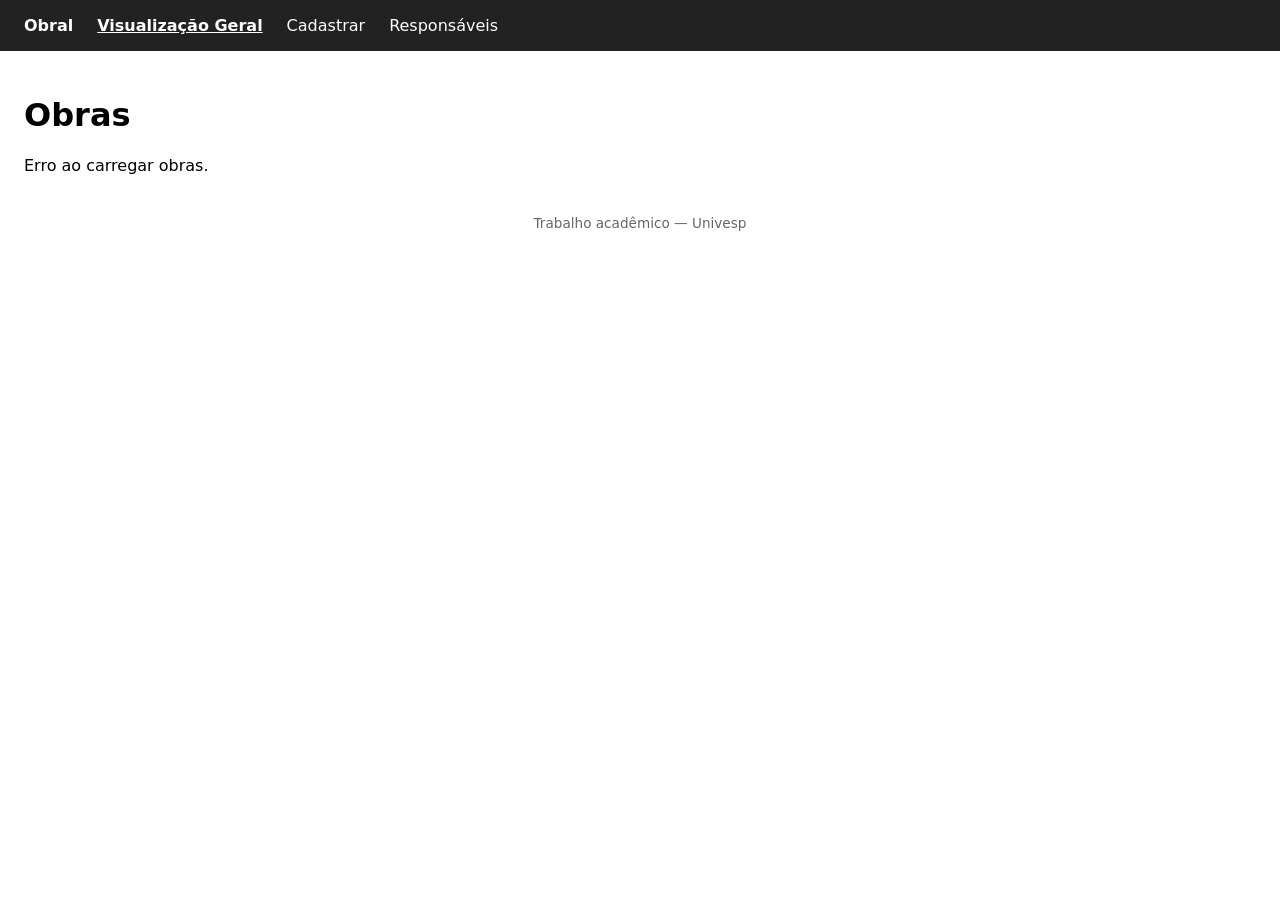
==== frontend/index.html @ 2e72e077 "deploy inicial Commit inicial criando a estrutura de pasta e informações gerais a respeito do Repo" ====
<!DOCTYPE html>
<html lang="pt-br">
<head>
  <meta charset="UTF-8">
  <meta name="viewport" content="width=device-width, initial-scale=1.0">
  <title>Obral — Visualização Geral</title>
  <link rel="stylesheet" href="css/styles.css">
  <!-- Bootstrap (opcional) via CDN — descomente se forem usar -->
  <!-- <link href="https://cdn.jsdelivr.net/npm/bootstrap@5.3.3/dist/css/bootstrap.min.css" rel="stylesheet"> -->
</head>
<body>
  <nav class="navbar">
    <strong>Obral</strong>
    <a href="index.html" class="ativo">Visualização Geral</a>
    <a href="cadastro.html">Cadastrar</a>
    <a href="responsaveis.html">Responsáveis</a>
  </nav>

  <main>
    <h1>Obras</h1>
    <!-- TODO: cartões com total de obras por status -->
    <!-- TODO: lista paginada (ID, projeto, responsável, previsão, status) -->
    <!-- TODO: botão "Exportar Dados" (com/sem filtros) -->
    <!-- TODO: botão "Nova Obra" levando para cadastro.html -->
    <div id="lista-obras">Carregando...</div>
  </main>

  <footer>Trabalho acadêmico — Univesp</footer>

  <script src="js/api.js"></script>
  <script src="js/home.js"></script>
</body>
</html>
---- frontend/css/styles.css ----
/* Estilos compartilhados por todas as telas. */
/* TODO: substituir/completar quando o Design System (seção 7 do Design Doc) existir. */

body {
  font-family: system-ui, sans-serif;
  margin: 0;
  padding: 0;
}

.navbar {
  display: flex;
  align-items: center;
  gap: 1.5rem;
  padding: 1rem 1.5rem;
  background-color: #222;
  color: white;
}

.navbar a {
  color: white;
  text-decoration: none;
}

.navbar a.ativo {
  font-weight: bold;
  text-decoration: underline;
}

main {
  padding: 1.5rem;
}

footer {
  padding: 1rem;
  text-align: center;
  font-size: 0.85rem;
  color: #666;
}
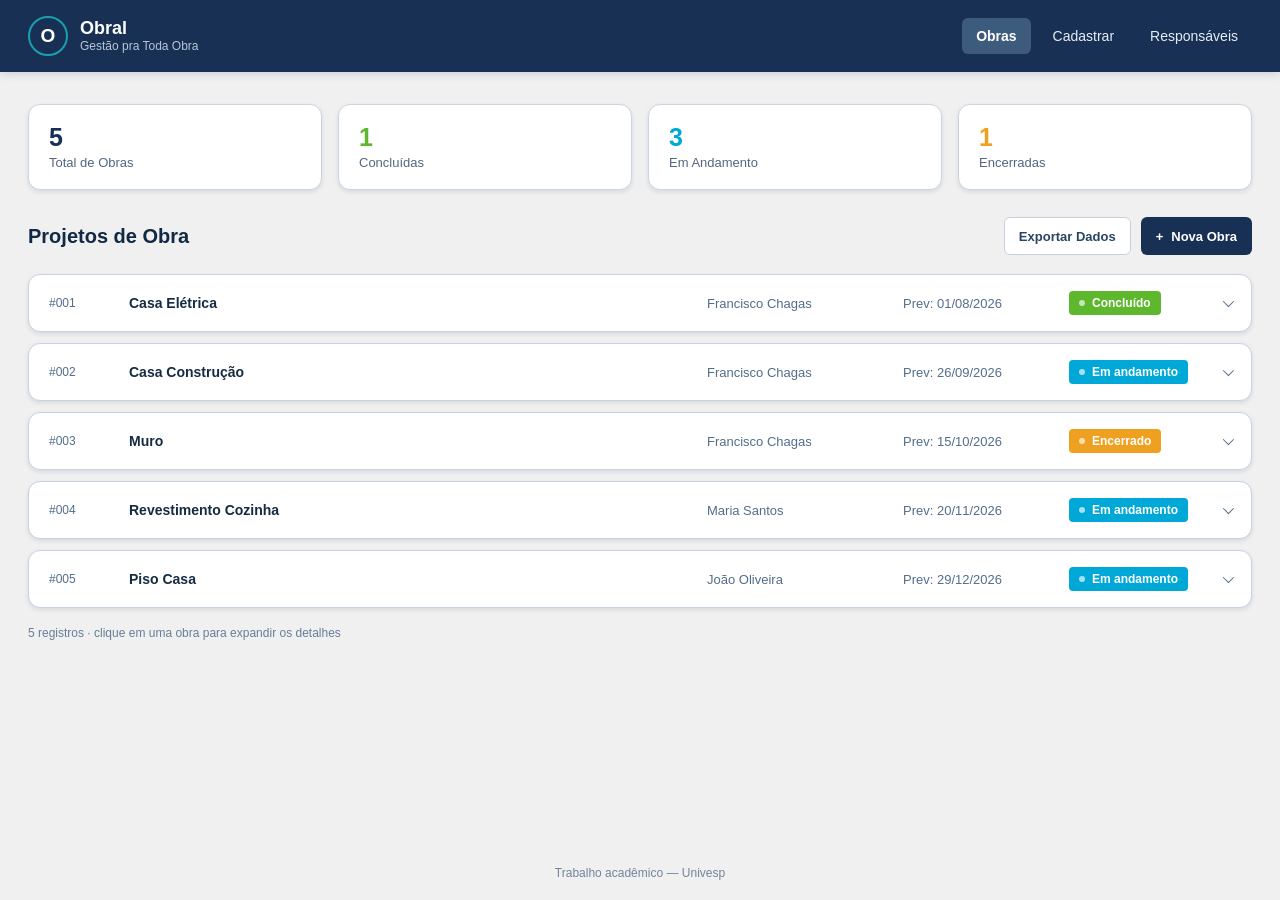
==== commit a20dc63d: "prototipação front-end Instituído Design System, estilos básicos. Criado Mockup da página de índice " ====
--- a/frontend/index.html
+++ b/frontend/index.html
@@ -5,29 +5,59 @@
   <meta name="viewport" content="width=device-width, initial-scale=1.0">
   <title>Obral — Visualização Geral</title>
   <link rel="stylesheet" href="css/styles.css">
-  <!-- Bootstrap (opcional) via CDN — descomente se forem usar -->
   <!-- <link href="https://cdn.jsdelivr.net/npm/bootstrap@5.3.3/dist/css/bootstrap.min.css" rel="stylesheet"> -->
 </head>
 <body>
   <nav class="navbar">
-    <strong>Obral</strong>
-    <a href="index.html" class="ativo">Visualização Geral</a>
-    <a href="cadastro.html">Cadastrar</a>
-    <a href="responsaveis.html">Responsáveis</a>
+    <a class="brand-lockup" href="index.html" aria-label="Obral, Gestão pra Toda Obra">
+      <span class="brand-mark" aria-hidden="true">O</span>
+      <span class="brand-copy"><strong>Obral</strong><small>Gestão pra Toda Obra</small></span>
+    </a>
+    <div class="nav-links">
+      <a href="index.html" class="ativo" aria-current="page">Obras</a>
+      <a href="cadastro.html">Cadastrar</a>
+      <a href="responsaveis.html">Responsáveis</a>
+    </div>
   </nav>
 
-  <main>
-    <h1>Obras</h1>
-    <!-- TODO: cartões com total de obras por status -->
-    <!-- TODO: lista paginada (ID, projeto, responsável, previsão, status) -->
-    <!-- TODO: botão "Exportar Dados" (com/sem filtros) -->
-    <!-- TODO: botão "Nova Obra" levando para cadastro.html -->
-    <div id="lista-obras">Carregando...</div>
+  <main class="page-shell">
+    <section class="stats-grid" aria-label="Resumo das obras">
+      <article class="stat-card">
+        <strong class="stat-value" id="total-obras">0</strong>
+        <span class="stat-label">Total de Obras</span>
+      </article>
+      <article class="stat-card stat-card-success">
+        <strong class="stat-value" id="total-concluidas">0</strong>
+        <span class="stat-label">Concluídas</span>
+      </article>
+      <article class="stat-card stat-card-info">
+        <strong class="stat-value" id="total-andamento">0</strong>
+        <span class="stat-label">Em Andamento</span>
+      </article>
+      <article class="stat-card stat-card-warning">
+        <strong class="stat-value" id="total-encerradas">0</strong>
+        <span class="stat-label">Encerradas</span>
+      </article>
+    </section>
+
+    <section class="projects-section" aria-labelledby="projects-title">
+      <div class="section-heading">
+        <h1 id="projects-title">Projetos de Obra</h1>
+        <div class="heading-actions">
+          <button class="button button-secondary" id="exportar-obras" type="button">
+            Exportar Dados
+          </button>
+          <a class="button button-primary" href="cadastro.html"><span aria-hidden="true">+</span> Nova Obra</a>
+        </div>
+      </div>
+      <div id="lista-obras" class="project-list" aria-live="polite"></div>
+      <p class="list-caption" id="list-caption"></p>
+      <nav class="pagination" id="paginacao-obras" aria-label="Paginação das obras" hidden></nav>
+    </section>
   </main>
 
   <footer>Trabalho acadêmico — Univesp</footer>
 
-  <script src="js/api.js"></script>
   <script src="js/home.js"></script>
 </body>
 </html>
--- a/frontend/css/styles.css
+++ b/frontend/css/styles.css
@@ -1,38 +1,578 @@
-/* Estilos compartilhados por todas as telas. */
-/* TODO: substituir/completar quando o Design System (seção 7 do Design Doc) existir. */
+:root {
+  /* cores de marca */
+  --color-navy: #183054;
+  --color-teal: #18A0B0;
+
+  /* cores de status */
+  --color-info: #00A8D8;
+  --color-success: #5EB82E;
+  --color-warning: #F0A020;
+
+  /* neutros */
+  --color-bg: #F0F0F0;
+  --color-surface: #FFFFFF;
+  --color-text: #242424;
+  --color-text-muted: #84909C;
+
+  /* tipografia */
+  --font-base: "Inter", "Segoe UI", sans-serif;
+
+  /* espaçamento (escala de 4px, convenção — não medida a partir do print) */
+  --space-1: 4px;
+  --space-2: 8px;
+  --space-3: 12px;
+  --space-4: 16px;
+  --space-6: 24px;
+  --space-8: 32px;
+
+  /* raio de borda */
+  --radius-sm: 6px;
+  --radius-md: 10px;
+  --radius-pill: 999px;
+  --shadow-card: 0 2px 4px rgb(24 48 84 / 12%);
+}
+
+* {
+  box-sizing: border-box;
+}
 
 body {
-  font-family: system-ui, sans-serif;
+  min-width: 320px;
+  min-height: 100vh;
+  display: flex;
+  flex-direction: column;
+  background: var(--color-bg);
+  color: var(--color-text);
+  font-family: var(--font-base);
   margin: 0;
   padding: 0;
 }
 
 .navbar {
-  display: flex;
-  align-items: center;
-  gap: 1.5rem;
-  padding: 1rem 1.5rem;
-  background-color: #222;
+  min-height: 72px;
+  display: flex;
+  align-items: center;
+  justify-content: space-between;
+  gap: var(--space-6);
+  padding: 10px max(28px, calc((100% - 1244px) / 2));
+  background: var(--color-navy);
+  color: var(--color-surface);
+  box-shadow: 0 2px 8px rgb(24 48 84 / 16%);
+}
+
+.brand-lockup {
+  display: inline-flex;
+  align-items: center;
+  gap: 12px;
+  color: inherit;
+  text-decoration: none;
+  flex-shrink: 0;
+}
+
+.brand-mark {
+  width: 40px;
+  height: 40px;
+  display: grid;
+  place-items: center;
+  border: 2px solid var(--color-teal);
+  border-radius: 50%;
+  color: var(--color-surface);
+  font-size: 19px;
+  font-weight: 700;
+}
+
+.brand-copy {
+  display: grid;
+  gap: 1px;
+}
+
+.brand-copy strong {
+  font-size: 18px;
+  line-height: 1.1;
+}
+
+.brand-copy small {
+  color: #b8c7d9;
+  font-size: 12px;
+}
+
+.nav-links {
+  display: flex;
+  align-items: center;
+  gap: 8px;
+}
+
+.nav-links a {
+  padding: 10px 14px;
+  border-radius: var(--radius-sm);
+  color: #e6edf5;
+  font-size: 14px;
+  text-decoration: none;
+  transition: background-color 150ms ease;
+}
+
+.nav-links a:hover,
+.nav-links a:focus-visible {
+  background: rgb(255 255 255 / 12%);
+}
+
+.nav-links a.ativo {
+  background: #3d5c7d;
   color: white;
-}
-
-.navbar a {
+  font-weight: bold;
+}
+
+.page-shell {
+  width: min(1244px, calc(100% - 56px));
+  margin: 32px auto 0;
+  flex: 1;
+}
+
+.stats-grid {
+  display: grid;
+  grid-template-columns: repeat(4, minmax(0, 1fr));
+  gap: 16px;
+}
+
+.stat-card {
+  min-height: 86px;
+  display: flex;
+  flex-direction: column;
+  justify-content: center;
+  gap: 5px;
+  padding: 14px 20px;
+  border: 1px solid #cad5e1;
+  border-radius: 12px;
+  background: var(--color-surface);
+  box-shadow: var(--shadow-card);
+}
+
+.stat-value {
+  color: var(--color-navy);
+  font-size: 25px;
+  line-height: 1;
+}
+
+.stat-card-success .stat-value {
+  color: var(--color-success);
+}
+
+.stat-card-info .stat-value {
+  color: var(--color-info);
+}
+
+.stat-card-warning .stat-value {
+  color: var(--color-warning);
+}
+
+.stat-label {
+  color: #52677f;
+  font-size: 13px;
+}
+
+.projects-section {
+  margin-top: 24px;
+}
+
+.section-heading {
+  min-height: 44px;
+  display: flex;
+  align-items: center;
+  justify-content: space-between;
+  gap: 16px;
+  margin-bottom: 16px;
+}
+
+.section-heading h1 {
+  margin: 0;
+  color: #102944;
+  font-size: 20px;
+}
+
+.heading-actions {
+  display: flex;
+  align-items: center;
+  gap: 10px;
+}
+
+.button {
+  min-height: 38px;
+  display: inline-flex;
+  align-items: center;
+  justify-content: center;
+  gap: 8px;
+  padding: 8px 14px;
+  border: 1px solid transparent;
+  border-radius: var(--radius-sm);
+  cursor: pointer;
+  font: inherit;
+  font-size: 13px;
+  font-weight: 650;
+  text-decoration: none;
+  transition: background-color 150ms ease, border-color 150ms ease;
+}
+
+.button-primary {
+  background: var(--color-navy);
+  color: var(--color-surface);
+}
+
+.button-primary:hover,
+.button-primary:focus-visible {
+  background: #23436b;
+}
+
+.button-secondary {
+  border-color: #c5d0dc;
+  background: var(--color-surface);
+  color: #294563;
+}
+
+.button-secondary:hover,
+.button-secondary:focus-visible {
+  border-color: #8fa4b9;
+  background: #f8fafc;
+}
+
+.project-list {
+  display: grid;
+  gap: 11px;
+}
+
+.project-card {
+  overflow: hidden;
+  border: 1px solid #c6d2df;
+  border-radius: 12px;
+  background: var(--color-surface);
+  box-shadow: var(--shadow-card);
+}
+
+.project-card.is-open {
+  border-color: #2874ff;
+}
+
+.project-summary {
+  width: 100%;
+  min-height: 56px;
+  display: grid;
+  grid-template-columns: 64px minmax(150px, 1fr) 180px 150px 128px 18px;
+  align-items: center;
+  gap: 16px;
+  padding: 10px 20px;
+  border: 0;
+  background: transparent;
+  color: inherit;
+  cursor: pointer;
+  text-align: left;
+}
+
+.project-id,
+.project-owner,
+.project-date {
+  color: #536d8b;
+  font-size: 13px;
+}
+
+.project-id {
+  font-family: "Segoe UI", sans-serif;
+  font-size: 12px;
+}
+
+.project-name {
+  color: #152b43;
+  font-size: 14px;
+  font-weight: 650;
+}
+
+.project-date {
+  white-space: nowrap;
+}
+
+.status-badge {
+  display: inline-flex;
+  align-items: center;
+  gap: 7px;
+  justify-self: start;
+  padding: 5px 10px;
+  border-radius: 4px;
   color: white;
-  text-decoration: none;
-}
-
-.navbar a.ativo {
-  font-weight: bold;
-  text-decoration: underline;
-}
-
-main {
-  padding: 1.5rem;
+  font-size: 12px;
+  font-weight: 650;
+  white-space: nowrap;
+}
+
+.status-badge::before {
+  width: 6px;
+  height: 6px;
+  border-radius: 50%;
+  background: rgb(255 255 255 / 65%);
+  content: "";
+}
+
+.status-concluido {
+  background: var(--color-success);
+}
+
+.status-andamento {
+  background: var(--color-info);
+}
+
+.status-encerrado {
+  background: var(--color-warning);
+}
+
+.status-nao-iniciado {
+  background: #75869a;
+}
+
+.expand-indicator {
+  width: 8px;
+  height: 8px;
+  justify-self: end;
+  border-right: 1.5px solid #536d8b;
+  border-bottom: 1.5px solid #536d8b;
+  transform: rotate(45deg) translateY(-2px);
+  transition: transform 150ms ease;
+}
+
+.project-card.is-open .expand-indicator {
+  transform: rotate(225deg) translate(-2px, -1px);
+}
+
+.project-details {
+  display: none;
+  padding: 20px;
+  border-top: 1px solid #d0d9e3;
+  background: #e7edf3;
+}
+
+.project-card.is-open .project-details {
+  display: block;
+}
+
+.detail-columns {
+  display: grid;
+  grid-template-columns: repeat(3, minmax(0, 1fr));
+  gap: 28px;
+}
+
+.detail-group h2 {
+  margin: 0 0 9px;
+  color: #506b89;
+  font-size: 12px;
+  font-weight: 700;
+  letter-spacing: 0.04em;
+  text-transform: uppercase;
+}
+
+.detail-field {
+  margin: 0 0 7px;
+}
+
+.detail-field dt {
+  margin-bottom: 2px;
+  color: #667e99;
+  font-size: 12px;
+}
+
+.detail-field dd {
+  margin: 0;
+  color: #142b45;
+  font-size: 14px;
+  overflow-wrap: anywhere;
+}
+
+.details-description {
+  margin-top: 16px;
+}
+
+.details-description p {
+  margin: 0;
+  color: #142b45;
+  font-size: 14px;
+}
+
+.detail-actions {
+  display: flex;
+  justify-content: flex-end;
+  gap: 10px;
+  margin-top: 20px;
+}
+
+.button-danger {
+  border-color: #ffb9b9;
+  background: transparent;
+  color: #e54b4b;
+}
+
+.button-danger:hover,
+.button-danger:focus-visible {
+  background: #fff4f4;
+}
+
+.list-caption {
+  margin: 18px 0 36px;
+  color: #667e99;
+  font-size: 12px;
+}
+
+.pagination {
+  display: flex;
+  align-items: center;
+  justify-content: center;
+  gap: 12px;
+  margin: -20px 0 32px;
+}
+
+.pagination[hidden] {
+  display: none;
+}
+
+.pagination button {
+  min-width: 34px;
+  min-height: 34px;
+  border: 1px solid #c5d0dc;
+  border-radius: var(--radius-sm);
+  background: var(--color-surface);
+  color: #294563;
+  cursor: pointer;
+  font: inherit;
+  font-size: 13px;
+}
+
+.pagination button:disabled {
+  color: #9aa8b7;
+  cursor: default;
+}
+
+.pagination span {
+  color: #52677f;
+  font-size: 12px;
 }
 
 footer {
-  padding: 1rem;
+  padding: 14px 20px 20px;
   text-align: center;
-  font-size: 0.85rem;
-  color: #666;
-}
+  font-size: 12px;
+  color: #73849a;
+}
+
+@media (min-width: 801px) and (max-width: 900px) {
+  .project-summary {
+    grid-template-columns: 50px minmax(110px, 1fr) 140px 130px 128px 16px;
+    gap: 8px;
+    padding-right: 12px;
+    padding-left: 12px;
+  }
+}
+
+@media (max-width: 800px) {
+  .page-shell {
+    width: min(100% - 32px, 620px);
+    margin-top: 24px;
+  }
+
+  .stats-grid {
+    grid-template-columns: repeat(2, minmax(0, 1fr));
+  }
+
+  .project-summary {
+    grid-template-columns: 56px minmax(0, 1fr) auto 18px;
+    gap: 10px;
+  }
+
+  .project-owner,
+  .project-date {
+    display: none;
+  }
+
+  .detail-columns {
+    gap: 18px;
+  }
+}
+
+@media (max-width: 520px) {
+  .navbar {
+    min-height: 68px;
+    flex-wrap: wrap;
+    gap: 8px;
+    padding: 10px 16px;
+  }
+
+  .brand-mark {
+    width: 34px;
+    height: 34px;
+  }
+
+  .brand-copy strong {
+    font-size: 16px;
+  }
+
+  .nav-links {
+    width: 100%;
+    justify-content: space-between;
+    gap: 2px;
+  }
+
+  .nav-links a {
+    padding: 8px 9px;
+    font-size: 12px;
+  }
+
+  .page-shell {
+    width: calc(100% - 28px);
+    margin-top: 18px;
+  }
+
+  .stats-grid {
+    gap: 10px;
+  }
+
+  .stat-card {
+    min-height: 76px;
+    padding: 12px;
+  }
+
+  .section-heading {
+    align-items: flex-start;
+    flex-direction: column;
+  }
+
+  .heading-actions {
+    width: 100%;
+  }
+
+  .heading-actions .button {
+    flex: 1;
+  }
+
+  .project-summary {
+    min-height: 58px;
+    grid-template-columns: 48px minmax(0, 1fr) 16px;
+    gap: 8px;
+    padding: 10px 12px;
+  }
+
+  .project-summary .status-badge {
+    grid-column: 2;
+    grid-row: 2;
+  }
+
+  .project-summary .expand-indicator {
+    grid-column: 3;
+    grid-row: 1 / span 2;
+  }
+
+  .detail-columns {
+    grid-template-columns: 1fr;
+    gap: 16px;
+  }
+
+  .project-details {
+    padding: 16px;
+  }
+
+  .detail-actions .button {
+    flex: 1;
+  }
+}
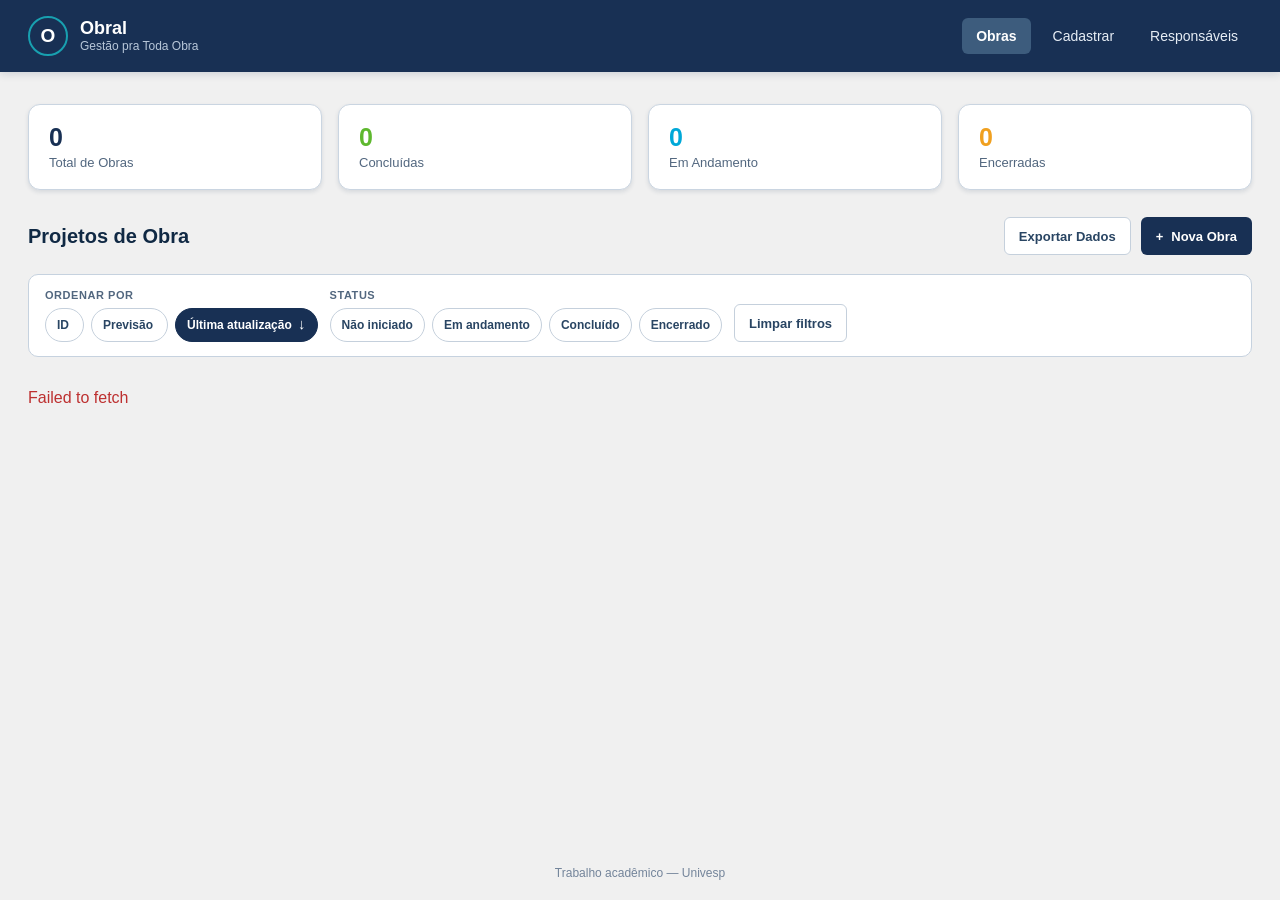
==== commit 04236d52: "implementadas telas restantes do frontend" ====
--- a/frontend/index.html
+++ b/frontend/index.html
@@ -50,6 +50,26 @@
           <a class="button button-primary" href="cadastro.html"><span aria-hidden="true">+</span> Nova Obra</a>
         </div>
       </div>
+      <section class="obra-filters" id="filtros-obras" aria-label="Filtros e ordenação">
+        <div class="filter-group">
+          <h2>Ordenar por</h2>
+          <div class="pill-list" role="group" aria-label="Campo de ordenação">
+            <button class="filter-pill" type="button" data-sort="id" aria-pressed="false">ID <span class="sort-arrow" aria-hidden="true"></span></button>
+            <button class="filter-pill" type="button" data-sort="data_conclusao" aria-pressed="false">Previsão <span class="sort-arrow" aria-hidden="true"></span></button>
+            <button class="filter-pill is-active" type="button" data-sort="ultima_atualizacao" aria-pressed="true">Última atualização <span class="sort-arrow" aria-hidden="true">↓</span></button>
+          </div>
+        </div>
+        <div class="filter-group">
+          <h2>Status</h2>
+          <div class="pill-list" role="group" aria-label="Filtro por status">
+            <button class="filter-pill" type="button" data-status="Não iniciado" aria-pressed="false">Não iniciado</button>
+            <button class="filter-pill" type="button" data-status="Em andamento" aria-pressed="false">Em andamento</button>
+            <button class="filter-pill" type="button" data-status="Concluído" aria-pressed="false">Concluído</button>
+            <button class="filter-pill" type="button" data-status="Encerrado" aria-pressed="false">Encerrado</button>
+          </div>
+        </div>
+        <button class="button button-secondary" type="button" id="limpar-filtros">Limpar filtros</button>
+      </section>
       <div id="lista-obras" class="project-list" aria-live="polite"></div>
       <p class="list-caption" id="list-caption"></p>
       <nav class="pagination" id="paginacao-obras" aria-label="Paginação das obras" hidden></nav>
@@ -58,6 +78,7 @@
 
   <footer>Trabalho acadêmico — Univesp</footer>
 
+  <script src="js/api.js"></script>
   <script src="js/home.js"></script>
 </body>
 </html>
--- a/frontend/css/styles.css
+++ b/frontend/css/styles.css
@@ -193,6 +193,71 @@
   display: flex;
   align-items: center;
   gap: 10px;
+}
+
+.obra-filters {
+  display: flex;
+  align-items: end;
+  gap: 12px;
+  margin-bottom: 16px;
+  padding: 14px 16px;
+  border: 1px solid #c6d2df;
+  border-radius: var(--radius-md);
+  background: var(--color-surface);
+}
+
+.filter-group {
+  display: grid;
+  gap: 7px;
+}
+
+.filter-group h2 {
+  margin: 0;
+  color: #52677f;
+  font-size: 11px;
+  letter-spacing: .05em;
+  text-transform: uppercase;
+}
+
+.obra-filters .button {
+  flex-shrink: 0;
+}
+
+.pill-list {
+  display: flex;
+  flex-wrap: wrap;
+  gap: 7px;
+}
+
+.filter-pill {
+  min-height: 34px;
+  padding: 6px 11px;
+  border: 1px solid #c5d0dc;
+  border-radius: var(--radius-pill);
+  background: var(--color-surface);
+  color: #294563;
+  cursor: pointer;
+  font: inherit;
+  font-size: 12px;
+  font-weight: 650;
+}
+
+.filter-pill:hover,
+.filter-pill:focus-visible {
+  border-color: #8fa4b9;
+  background: #f8fafc;
+}
+
+.filter-pill.is-active {
+  border-color: var(--color-navy);
+  background: var(--color-navy);
+  color: white;
+}
+
+.sort-arrow {
+  margin-left: 3px;
+  font-size: 15px;
+  line-height: 0;
 }
 
 .button {
@@ -457,6 +522,98 @@
   color: #73849a;
 }
 
+main:not(.page-shell) {
+  width: min(100% - 56px, 1000px);
+  margin: 32px auto;
+  flex: 1;
+}
+
+main:not(.page-shell) > h1 {
+  color: #102944;
+  font-size: 24px;
+}
+
+.form-section {
+  margin: 18px 0;
+  overflow: hidden;
+  border-radius: var(--radius-md);
+  background: var(--color-surface);
+  box-shadow: var(--shadow-card);
+}
+
+.form-section h2 {
+  margin: 0;
+  padding: 12px 18px;
+  background: var(--color-navy);
+  color: white;
+  font-size: 13px;
+  letter-spacing: .05em;
+  text-transform: uppercase;
+}
+
+.form-grid {
+  display: grid;
+  grid-template-columns: repeat(2, minmax(0, 1fr));
+  gap: 16px;
+  padding: 20px;
+}
+
+label {
+  display: grid;
+  gap: 6px;
+  color: #294563;
+  font-size: 13px;
+}
+
+input, select, textarea {
+  width: 100%;
+  min-height: 38px;
+  padding: 8px 10px;
+  border: 1px solid #bdcad7;
+  border-radius: var(--radius-sm);
+  background: white;
+  color: var(--color-text);
+  font: inherit;
+}
+
+textarea { min-height: 90px; resize: vertical; }
+.form-wide { grid-column: 1 / -1; }
+.inline-field { display: flex; gap: 8px; }
+.inline-field select { flex: 1; }
+.form-actions { display: flex; justify-content: flex-end; gap: 10px; margin: 18px 0; }
+.form-message { min-height: 20px; margin: 12px 0; font-size: 13px; }
+.form-message.is-error, .error-message { color: #bd3030; }
+.form-message.is-success { color: #307b28; }
+
+dialog {
+  width: min(420px, calc(100% - 32px));
+  border: 0;
+  border-radius: var(--radius-md);
+  padding: 24px;
+  box-shadow: 0 12px 40px rgb(0 0 0 / 25%);
+}
+
+dialog::backdrop { background: rgb(16 41 68 / 45%); }
+dialog h2 { margin-top: 0; color: var(--color-navy); }
+dialog label { margin: 14px 0; }
+.inline-form { display: flex; align-items: end; gap: 14px; padding: 18px; border-radius: var(--radius-md); background: white; box-shadow: var(--shadow-card); }
+.inline-form label { flex: 1; }
+.responsaveis-list { display: grid; gap: 10px; margin-top: 20px; }
+.responsavel-card { display: flex; align-items: center; gap: 14px; padding: 15px 18px; border-radius: var(--radius-md); background: white; box-shadow: var(--shadow-card); }
+.responsavel-card > div:nth-child(2) { display: grid; gap: 4px; flex: 1; }
+.responsavel-card small { color: var(--color-text-muted); }
+.avatar { width: 38px; height: 38px; display: grid; place-items: center; border-radius: 50%; background: var(--color-navy); color: white; font-weight: 700; }
+.card-actions { display: flex; gap: 8px; }
+.empty-state { padding: 28px; text-align: center; color: var(--color-text-muted); }
+
+@media (max-width: 650px) {
+  main:not(.page-shell) { width: calc(100% - 28px); margin-top: 20px; }
+  .form-grid { grid-template-columns: 1fr; }
+  .inline-form { align-items: stretch; flex-direction: column; }
+  .responsavel-card { align-items: flex-start; flex-wrap: wrap; }
+  .card-actions { width: 100%; margin-left: 52px; }
+}
+
 @media (min-width: 801px) and (max-width: 900px) {
   .project-summary {
     grid-template-columns: 50px minmax(110px, 1fr) 140px 130px 128px 16px;
@@ -546,6 +703,11 @@
     flex: 1;
   }
 
+  .obra-filters {
+    align-items: stretch;
+    flex-direction: column;
+  }
+
   .project-summary {
     min-height: 58px;
     grid-template-columns: 48px minmax(0, 1fr) 16px;
